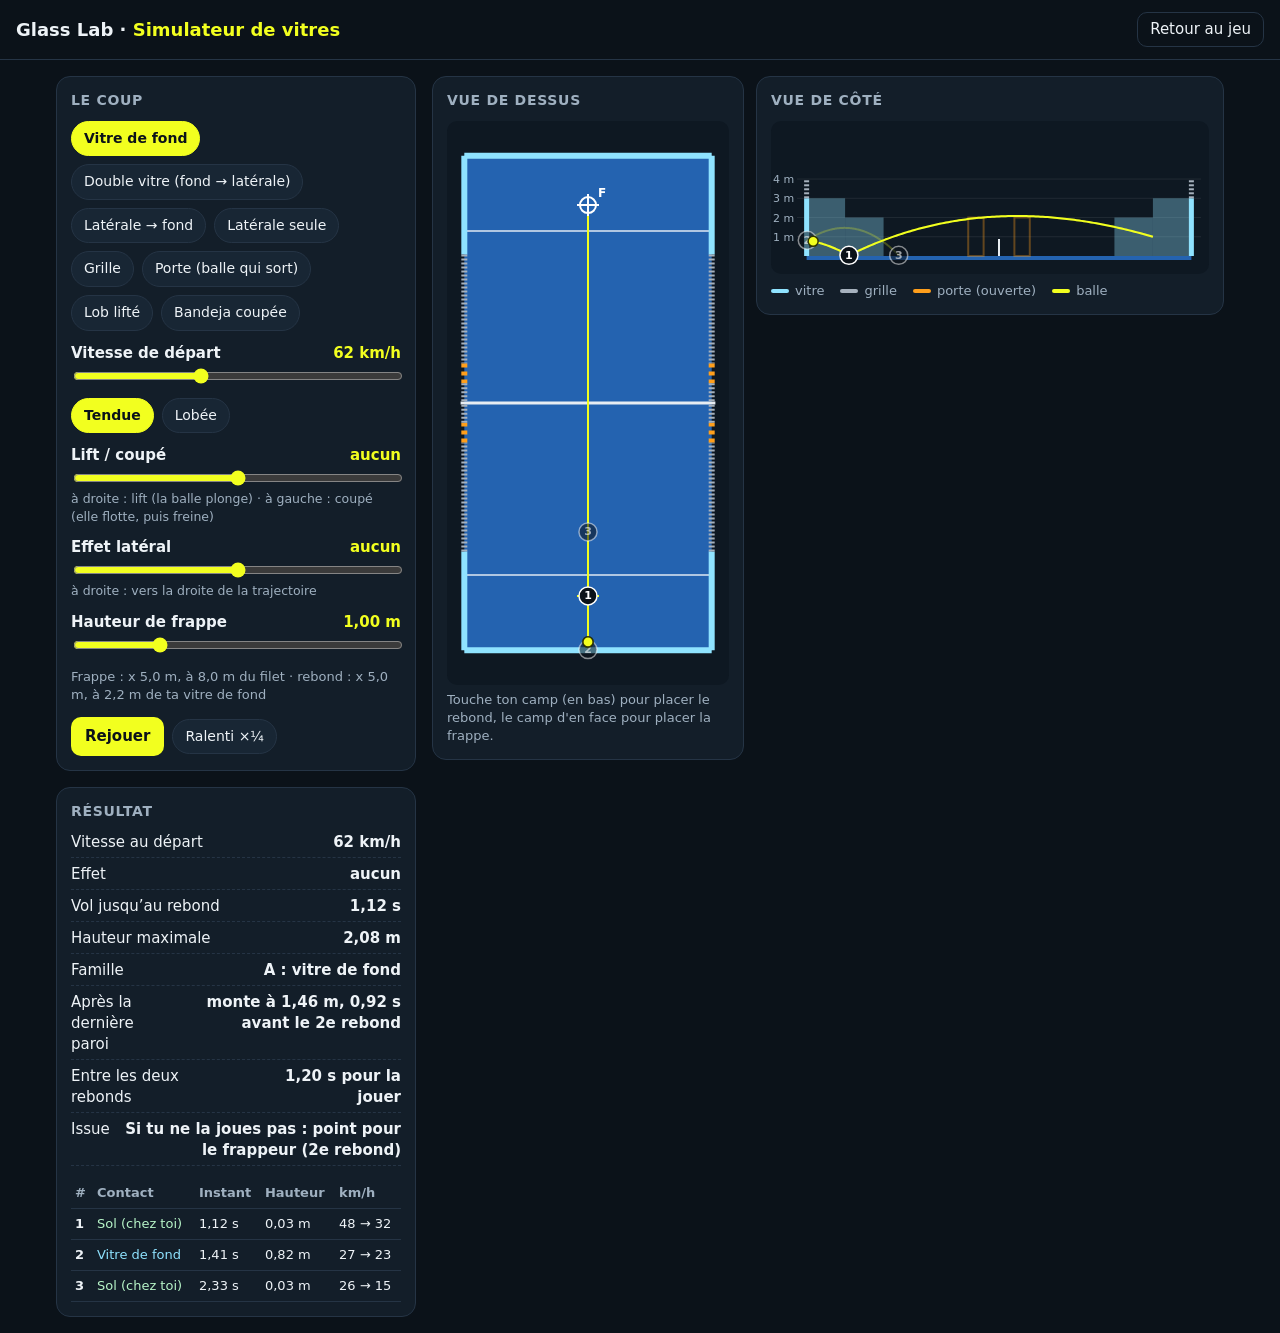
==== simulateur.html @ c02e47a6 "Simulateur de vitres et court réglementaire (vitres, grille, portes) Retour du joueur : « les portes" ====
<!doctype html>
<html lang="fr">
<head>
  <meta charset="utf-8">
  <meta name="viewport" content="width=device-width, initial-scale=1, viewport-fit=cover">
  <meta name="theme-color" content="#0b1219">
  <title>Glass Lab · Simulateur de vitres</title>
  <link rel="icon" href="icons/icon-192.png">
  <style>
    :root { --bg: #0b1219; --panel: #131e29; --line: #253445; --text: #eef3f7; --muted: #9fb0c0; --accent: #f2ff1f; --glass: #8fe3ff; --mesh: #a6b1bd; --door: #ff9f1c; }
    * { box-sizing: border-box; }
    body { margin: 0; background: var(--bg); color: var(--text); font: 15px/1.4 system-ui, -apple-system, Segoe UI, Roboto, sans-serif; }
    header { display: flex; align-items: center; justify-content: space-between; gap: 12px; padding: 12px 16px; border-bottom: 1px solid var(--line); }
    header h1 { margin: 0; font-size: 18px; font-weight: 800; }
    header h1 span { color: var(--accent); }
    a.back { color: var(--text); text-decoration: none; border: 1px solid var(--line); border-radius: 10px; padding: 6px 12px; white-space: nowrap; }
    main { display: grid; gap: 16px; padding: 16px; max-width: 1200px; margin: 0 auto; grid-template-columns: minmax(0, 1fr); }
    @media (min-width: 900px) { main { grid-template-columns: 360px minmax(0, 1fr); align-items: start; } .views { grid-column: 2; grid-row: 1 / span 2; } }
    .card { background: var(--panel); border: 1px solid var(--line); border-radius: 14px; padding: 14px; }
    .card h2 { margin: 0 0 10px; font-size: 14px; text-transform: uppercase; letter-spacing: 0.05em; color: var(--muted); }
    .views { display: grid; gap: 12px; }
    .view-row { display: grid; gap: 12px; grid-template-columns: minmax(0, 1fr); }
    @media (min-width: 640px) { .view-row { grid-template-columns: minmax(0, 0.8fr) minmax(0, 1.2fr); align-items: start; } }
    canvas { width: 100%; display: block; border-radius: 10px; background: #0e1822; touch-action: manipulation; }
    #viewTop { aspect-ratio: 1 / 2; max-height: 72vh; cursor: crosshair; }
    #viewSide { aspect-ratio: 20 / 7; }
    .hint { margin: 6px 0 0; font-size: 13px; color: var(--muted); }
    .chips { display: flex; flex-wrap: wrap; gap: 8px; }
    .chip { border: 1px solid var(--line); background: #182634; color: var(--text); border-radius: 999px; padding: 7px 12px; font: inherit; font-size: 14px; cursor: pointer; }
    .chip.on { background: var(--accent); color: #0b1219; border-color: var(--accent); font-weight: 700; }
    .field { display: grid; grid-template-columns: 1fr auto; gap: 2px 10px; margin: 12px 0; }
    .field label { font-weight: 600; }
    .field output { color: var(--accent); font-variant-numeric: tabular-nums; font-weight: 700; }
    .field input[type=range] { grid-column: 1 / -1; width: 100%; accent-color: var(--accent); }
    .field small { grid-column: 1 / -1; color: var(--muted); }
    .row { display: flex; gap: 8px; flex-wrap: wrap; align-items: center; }
    button.act { border: 0; border-radius: 10px; padding: 9px 14px; font: inherit; font-weight: 700; cursor: pointer; background: var(--accent); color: #0b1219; }
    .points { font-variant-numeric: tabular-nums; color: var(--muted); font-size: 13px; }
    .summary { display: grid; gap: 6px; margin-bottom: 12px; }
    .summary div { display: flex; justify-content: space-between; gap: 12px; border-bottom: 1px dashed var(--line); padding-bottom: 4px; }
    .summary b { text-align: right; }
    .warn { color: var(--door); font-weight: 700; }
    table { width: 100%; border-collapse: collapse; font-size: 13px; font-variant-numeric: tabular-nums; }
    th, td { text-align: left; padding: 6px 4px; border-bottom: 1px solid var(--line); vertical-align: top; }
    th { color: var(--muted); font-weight: 600; }
    td.n { width: 22px; font-weight: 800; }
    .k-floor { color: #b7f5c8; } .k-glass { color: var(--glass); } .k-mesh { color: var(--mesh); } .k-exit { color: var(--door); } .k-net { color: #ff8f8f; }
    .legend { display: flex; flex-wrap: wrap; gap: 10px 16px; font-size: 13px; color: var(--muted); margin-top: 8px; }
    .legend i { display: inline-block; width: 18px; height: 4px; border-radius: 2px; vertical-align: middle; margin-right: 6px; }
  </style>
</head>
<body>
  <header>
    <h1>Glass Lab · <span>Simulateur de vitres</span></h1>
    <a class="back" href="./">Retour au jeu</a>
  </header>
  <main>
    <section class="card" aria-labelledby="hParams">
      <h2 id="hParams">Le coup</h2>
      <div class="chips" id="presets" role="group" aria-label="Préréglages"></div>
      <div class="field"><label for="kmh">Vitesse de départ</label><output id="kmhOut"></output><input type="range" id="kmh" min="20" max="130" step="1"></div>
      <div class="row" role="group" aria-label="Trajectoire">
        <button class="chip" id="tense" type="button">Tendue</button>
        <button class="chip" id="lob" type="button">Lobée</button>
      </div>
      <div class="field"><label for="top">Lift / coupé</label><output id="topOut"></output><input type="range" id="top" min="-220" max="220" step="5"><small>à droite : lift (la balle plonge) · à gauche : coupé (elle flotte, puis freine)</small></div>
      <div class="field"><label for="side">Effet latéral</label><output id="sideOut"></output><input type="range" id="side" min="-190" max="190" step="5"><small>à droite : vers la droite de la trajectoire</small></div>
      <div class="field"><label for="hz">Hauteur de frappe</label><output id="hzOut"></output><input type="range" id="hz" min="0.3" max="3.1" step="0.05"></div>
      <p class="points" id="points"></p>
      <div class="row">
        <button class="act" id="replay" type="button">Rejouer</button>
        <button class="chip" id="speed" type="button">Ralenti ×¼</button>
      </div>
    </section>

    <section class="views" aria-label="Trajectoire">
      <div class="view-row">
        <figure class="card" style="margin:0">
          <h2>Vue de dessus</h2>
          <canvas id="viewTop" role="img" aria-label="Court vu de dessus, trajectoire et contacts"></canvas>
          <p class="hint">Touche ton camp (en bas) pour placer le rebond, le camp d'en face pour placer la frappe.</p>
        </figure>
        <figure class="card" style="margin:0">
          <h2>Vue de côté</h2>
          <canvas id="viewSide" role="img" aria-label="Court vu de côté : hauteur de la balle"></canvas>
          <div class="legend">
            <span><i style="background:var(--glass)"></i>vitre</span>
            <span><i style="background:var(--mesh)"></i>grille</span>
            <span><i style="background:var(--door)"></i>porte (ouverte)</span>
            <span><i style="background:var(--accent)"></i>balle</span>
          </div>
        </figure>
      </div>
    </section>

    <section class="card" aria-labelledby="hRes">
      <h2 id="hRes">Résultat</h2>
      <div class="summary" id="summary"></div>
      <table>
        <thead><tr><th>#</th><th>Contact</th><th>Instant</th><th>Hauteur</th><th>km/h</th></tr></thead>
        <tbody id="contacts"></tbody>
      </table>
    </section>
  </main>
  <script type="module" src="src/sim/simulator.js"></script>
</body>
</html>
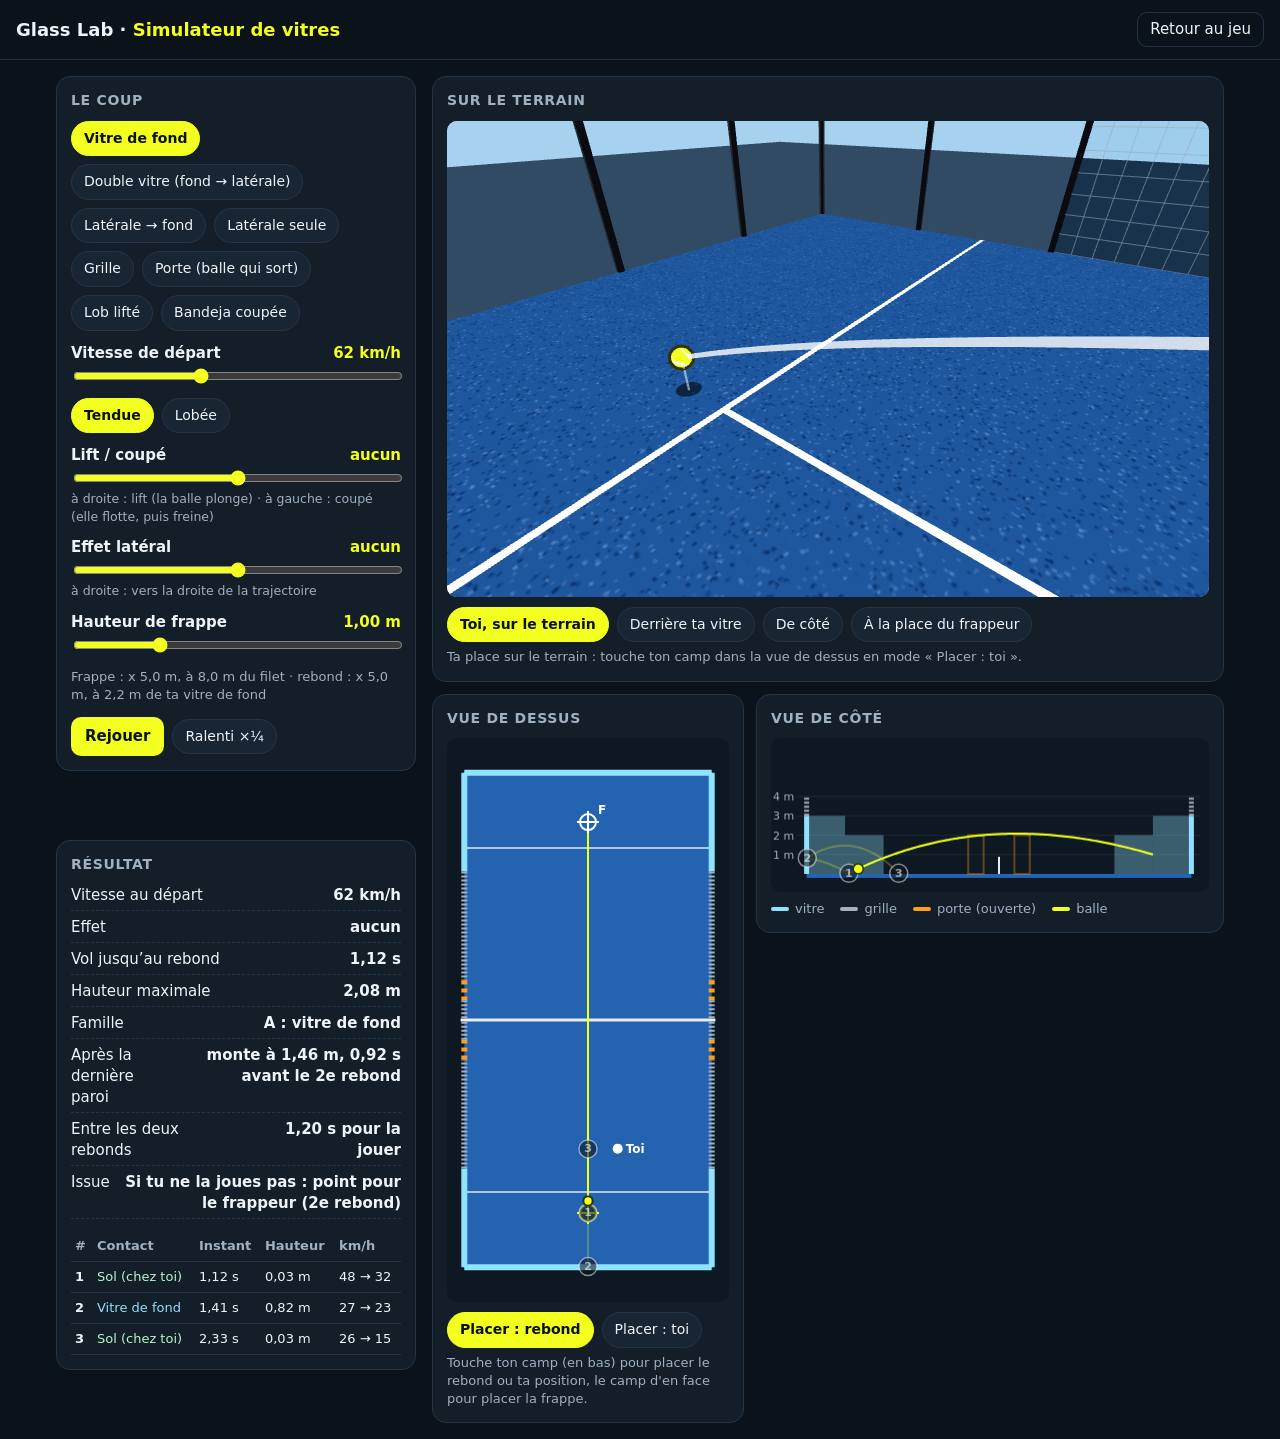
==== commit 28613a29: "Simulateur : vue 3D sur le terrain (toi, derrière la vitre, de côté, frappeur) Co-Authored-By: Claud" ====
--- a/simulateur.html
+++ b/simulateur.html
@@ -6,6 +6,9 @@
   <meta name="theme-color" content="#0b1219">
   <title>Glass Lab · Simulateur de vitres</title>
   <link rel="icon" href="icons/icon-192.png">
+  <script type="importmap">
+    { "imports": { "three": "./vendor/three@0.170.0/three.module.min.js" } }
+  </script>
   <style>
     :root { --bg: #0b1219; --panel: #131e29; --line: #253445; --text: #eef3f7; --muted: #9fb0c0; --accent: #f2ff1f; --glass: #8fe3ff; --mesh: #a6b1bd; --door: #ff9f1c; }
     * { box-sizing: border-box; }
@@ -24,6 +27,8 @@
     canvas { width: 100%; display: block; border-radius: 10px; background: #0e1822; touch-action: manipulation; }
     #viewTop { aspect-ratio: 1 / 2; max-height: 72vh; cursor: crosshair; }
     #viewSide { aspect-ratio: 20 / 7; }
+    #view3d { aspect-ratio: 16 / 10; max-height: 70vh; background: #9fcdee; }
+    .cams { margin-top: 10px; }
     .hint { margin: 6px 0 0; font-size: 13px; color: var(--muted); }
     .chips { display: flex; flex-wrap: wrap; gap: 8px; }
     .chip { border: 1px solid var(--line); background: #182634; color: var(--text); border-radius: 999px; padding: 7px 12px; font: inherit; font-size: 14px; cursor: pointer; }
@@ -74,11 +79,26 @@
     </section>
 
     <section class="views" aria-label="Trajectoire">
+      <figure class="card" style="margin:0" id="card3d">
+        <h2>Sur le terrain</h2>
+        <canvas id="view3d" role="img" aria-label="Le court en 3D, vu depuis la place choisie"></canvas>
+        <div class="chips cams" id="cams" role="group" aria-label="Place de la caméra">
+          <button class="chip on" type="button" data-cam="player">Toi, sur le terrain</button>
+          <button class="chip" type="button" data-cam="behind">Derrière ta vitre</button>
+          <button class="chip" type="button" data-cam="side">De côté</button>
+          <button class="chip" type="button" data-cam="hitter">À la place du frappeur</button>
+        </div>
+        <p class="hint" id="hint3d">Ta place sur le terrain : touche ton camp dans la vue de dessus en mode « Placer : toi ».</p>
+      </figure>
       <div class="view-row">
         <figure class="card" style="margin:0">
           <h2>Vue de dessus</h2>
           <canvas id="viewTop" role="img" aria-label="Court vu de dessus, trajectoire et contacts"></canvas>
-          <p class="hint">Touche ton camp (en bas) pour placer le rebond, le camp d'en face pour placer la frappe.</p>
+          <div class="chips cams" id="place" role="group" aria-label="Ce que place un toucher dans ton camp">
+            <button class="chip on" type="button" data-place="bounce">Placer : rebond</button>
+            <button class="chip" type="button" data-place="me">Placer : toi</button>
+          </div>
+          <p class="hint">Touche ton camp (en bas) pour placer le rebond ou ta position, le camp d'en face pour placer la frappe.</p>
         </figure>
         <figure class="card" style="margin:0">
           <h2>Vue de côté</h2>
